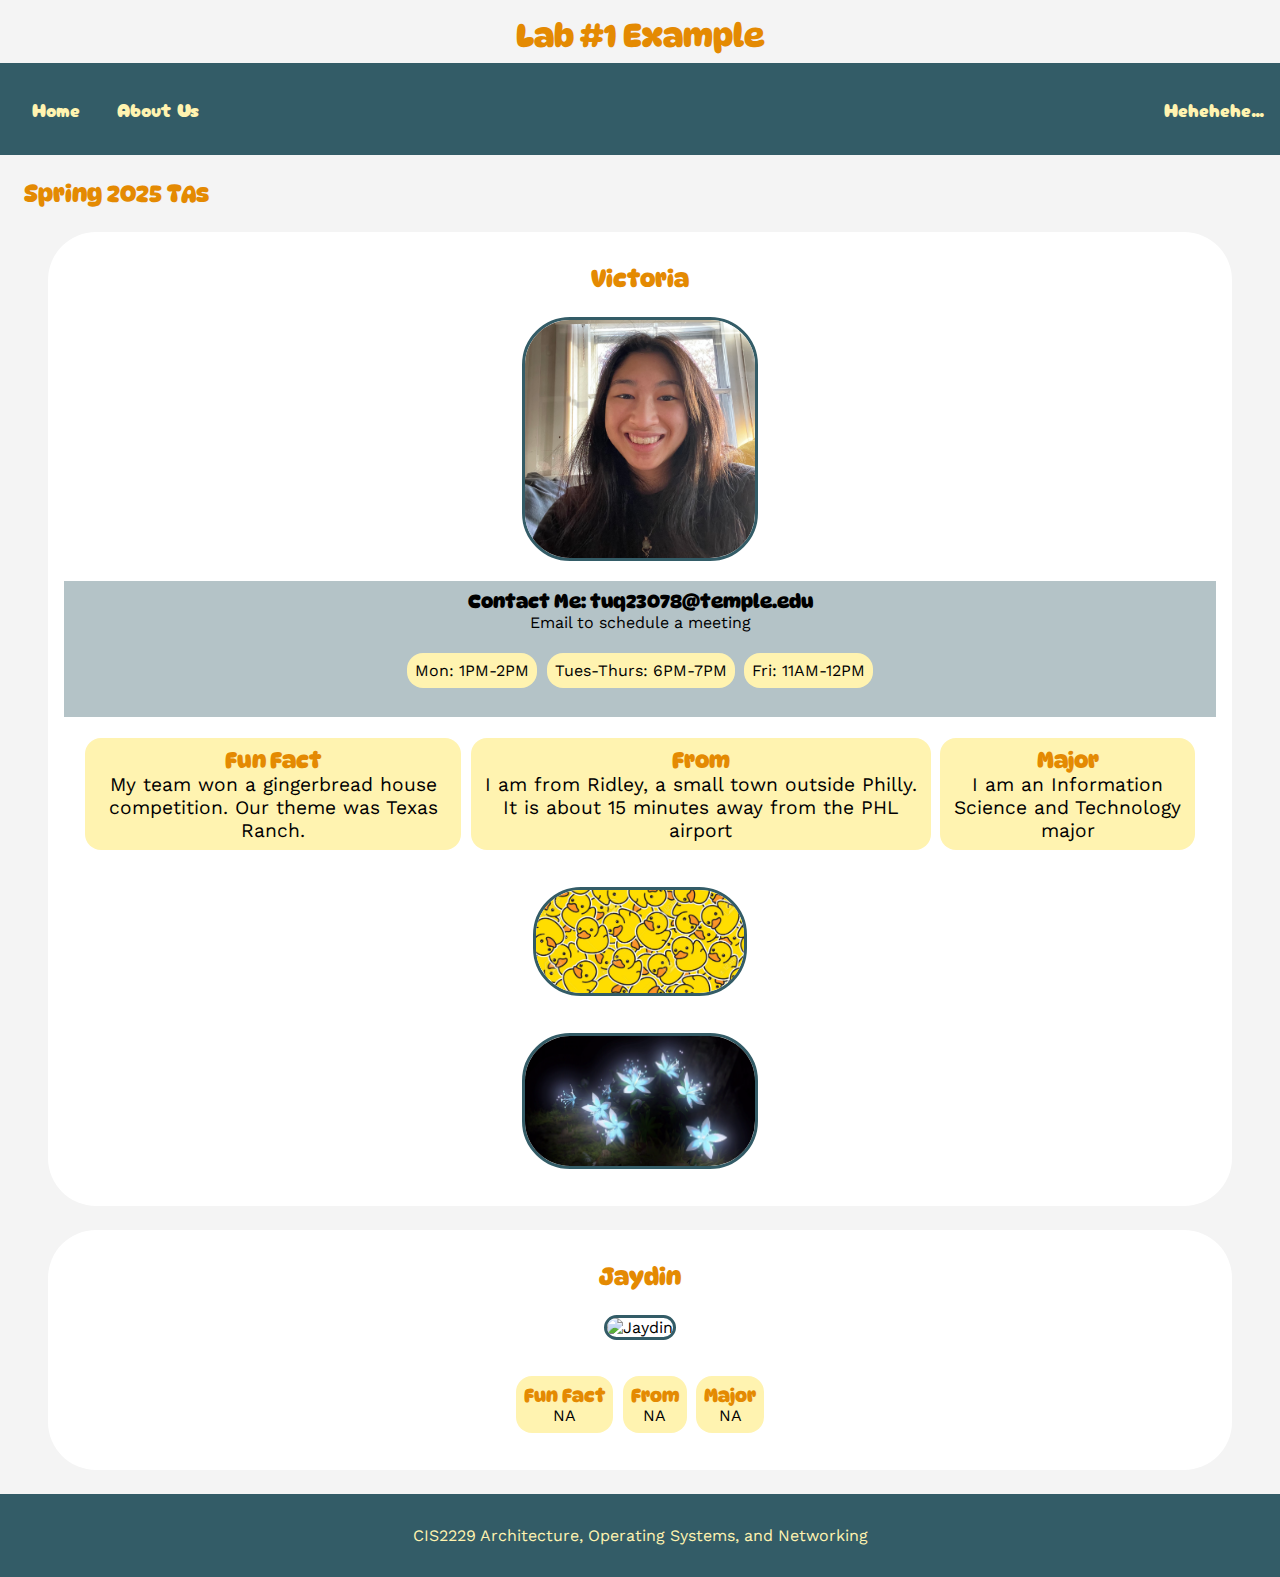
==== page.html @ 9459d96a "Add files" ====
<!DOCTYPE html>
<html lang="en">

<head>
    <meta charset="UTF-8">
    <meta name="viewport" content="width=device-width, initial-scale=1.0">
    <title>About Us</title>

    <link rel="preconnect" href="https://fonts.googleapis.com">
    <link rel="preconnect" href="https://fonts.gstatic.com" crossorigin>
    <link
        href="https://fonts.googleapis.com/css2?family=Cherry+Bomb+One&family=DynaPuff:wght@400..700&family=Schoolbell&family=Work+Sans:ital,wght@0,100..900;1,100..900&display=swap"
        rel="stylesheet">

    <link rel="stylesheet" href="styles/main.css">
    <link rel="stylesheet" href="styles/about.css">
</head>

<body>

    <header>
        <h1 align=center>Lab #1 Example</h1>
    </header>

    <nav>
        <a href="./index.html">Home</a>
        <a href="./page.html">About Us</a>
        <a id="secret_link" href="./secret/secret.html">Hehehehe...</a>
    </nav>

    <main>
        <h2>Spring 2025 TAs </h2>

        <div class="TAs">
            <div id="vic_content">
                <h2>Victoria</h2>
                <img src="images/victoria.jpg" alt="A photo of Victoria">
                <div id="email_info">
                    <h3><a href=" mailto:tuq23078@temple.edu">Contact Me: tuq23078@temple.edu</a></h3>
                    <p>Email to schedule a meeting
                    <ul>
                        <li>Mon: 1PM-2PM</li>
                        <li>Tues-Thurs: 6PM-7PM</li>
                        <li>Fri: 11AM-12PM</li>
                    </ul>
                    </p>
                </div>
                <ul>
                    <li>
                        <a href="/images/texas_bread.jpg" target="_blank">
                            <h3>Fun Fact</h3>
                            My team won a gingerbread house competition.
                            Our theme was Texas Ranch.
                        </a>
                    </li>
                    <li>
                        <a href="https://www.phl.org/" target="_blank">
                            <h3>From</h3>
                            I am from Ridley, a small town outside Philly.
                            It is about 15 minutes away from the PHL airport
                        </a>
                    </li>
                    <li> <a target="_blank"
                            href="https://www.temple.edu/academics/degree-programs/information-science-and-technology-major-st-ist-bs">
                            <h3>Major</h3>
                            I am an Information Science and Technology major
                        </a>
                    </li>
                </ul>
                <a target="_blank" href="https://youtu.be/SqiPY1kqs9A?si=UhSdFOOicY4Uzw8Q"><img src="./images/rubberducks.png" /></a>
                <a target="_blank" href="https://youtu.be/uHGShqcAHlQ?si=S4emKSiV4zqkw3ub"><img src="./images/silentprincess.png" /></a>
            </div>
        </div>

        <div class="TAs">
            <div id="vic_content">
                <h2>Jaydin</h2>
                <img src="" alt="Jaydin">
                <ul>
                    <li>
                        <h3>Fun Fact</h3> NA
                    </li>
                    <li>
                        <h3>From</h3> NA
                    </li>
                    <li>
                        <h3>Major</h3> NA
                    </li>
                </ul>
            </div>
        </div>
    </main>

    <footer>
        CIS2229 Architecture, Operating Systems, and Networking
    </footer>

</body>

</html>
---- styles/main.css ----
* {
    padding: 0;
    margin: 0;
}

body {
    background: #F4F4F4;
    font-family: "Work Sans", sans-serif;
}

main {
    margin: 1.5rem;
}

h1,
h2,
h3 {
    font-family: "DynaPuff", sans-serif;
    color: #e48a02;
    margin: 1rem 0rem 0.5rem 0rem;
}

p {
    color: #000000;
}

a {
    text-decoration: underline;
    display: inline-block;
    color: #cc0007;
    font-size: 1.2rem;
}

a:hover {
    color: #ff0004;
}

.center_img {
    height: 30rem;
    width: auto;
    margin: 1rem;
    display: flex;
    justify-content: center;
}


img {
    height: 80%;
    border-radius: 3rem;
    border: 0.5rem solid #335c67;
}

nav {
    background-color: #335c67;
    padding: 1rem;
}

nav a {
    font-family: "Cherry Bomb One", sans-serif;
    color: #fff3b0;
    margin: 1rem;
    transition: 0.2s;
    text-decoration: none;
}

nav a:hover {
    transform: scale(1.2);
    color: #ffffff;
}

#secret_link {
    position: absolute;
    right: 0;
}

#main_video {
    display: flex;
    justify-content: center;
    align-content: center;
    margin: 1rem;
}


footer {
    background-color: #335c67;
    text-align: center;
    padding: 2rem;
    color: #fff3b0;
}
---- styles/about.css ----
.TAs {
    background-color: white;
    padding: 1rem;
    border-radius: 3rem;
    margin: 1.5rem;
    transition: 0.2s ease;
    overflow: auto;
    position: relative
}

.TAs:hover {
    box-shadow: 0.5rem 0.5rem 0rem 0rem #335c67;
}

.TAs #vic_content legend {
    font-family: "DynaPuff", sans-serif;
    font-size: 1.6rem;
    color: #cc0007
}

.TAs #vic_content {
    text-align: center;
    border-radius: 3rem;
}

.TAs #vic_content h3 {
    margin: 0;
    text-align: center;
}

.TAs #vic_content #email_info {
    background-color: #335c675e;
    padding: 0.5rem;
}

.TAs #vic_content #email_info ul {
    list-style-type: none;
    display: flex;
    flex-direction: row;
    justify-content: center;
    padding: 1rem;
}

.TAs #vic_content ul {
    list-style-type: none;
    display: flex;
    flex-direction: row;
    justify-content: center;
    padding: 1rem;
}

.TAs #vic_content li{
    background-color: #fff3b0;
    margin: 0.3rem;
    padding: 0.5rem;
    border-radius: 1rem;
    transition: 0.2s ease;
}

.TAs #vic_content li:hover a{
    transition: 0.2s ease;
    background-color: #e48a02;
    padding: 0.5rem;
    border-radius: 1rem;
    color: #fff3b0;
}


.TAs #vic_content li:hover h3 {
    color: #fff3b0;
}

.TAs img {
    width: 50%;
    margin: 1rem;
    border: 0.2rem solid #335c67;
}

.TAs a img:hover {
    border: 0.2rem solid #080808;
    opacity: 0.8;
} 

.TAs #vic_content a {
    text-decoration: none;
    color: black;
}

@media screen and (min-width: 50rem) {
    .TAs img {
        width: 20%;
    }
    
}
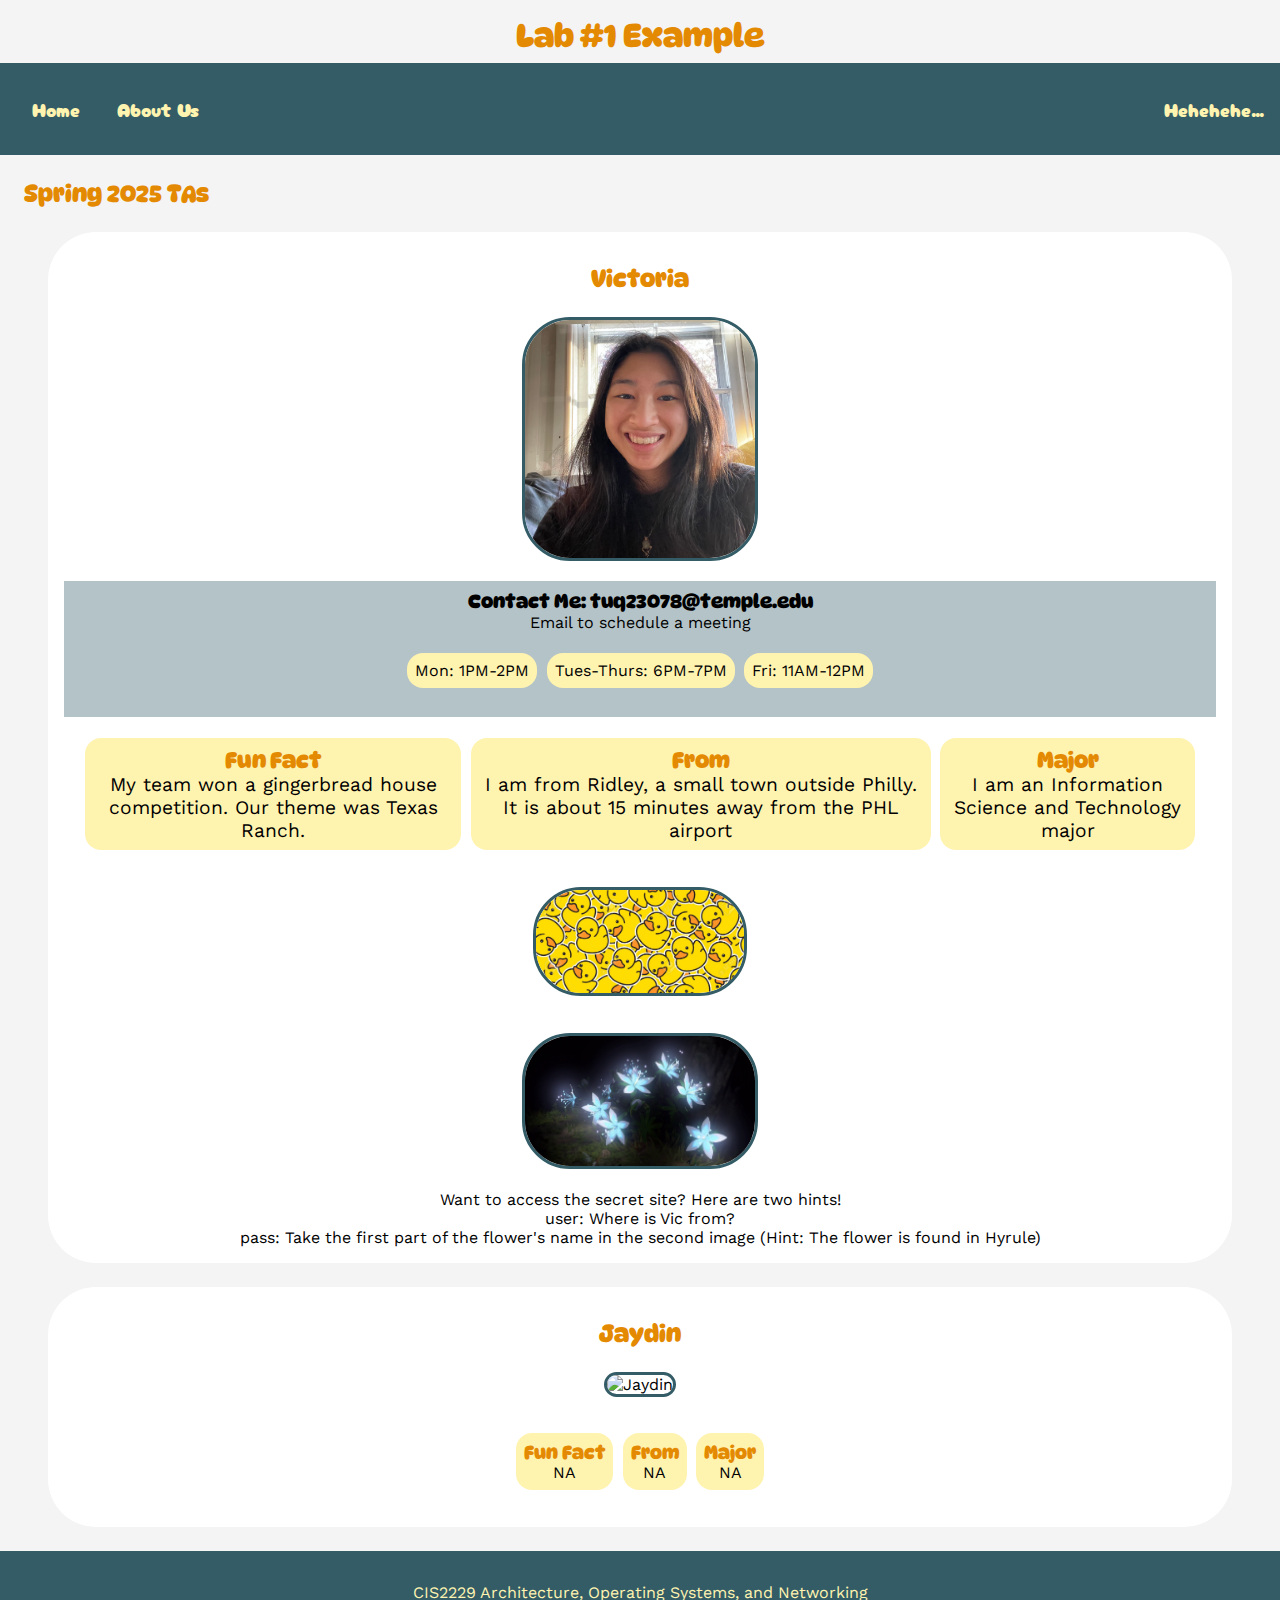
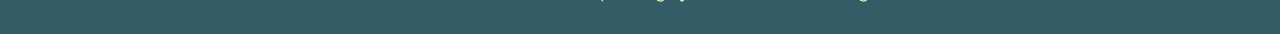
==== commit 4631741c: "I forgot to make the changes in Visual Studio lol. Just added a hint to access my secret page!" ====
--- a/page.html
+++ b/page.html
@@ -69,7 +69,10 @@
                 </ul>
                 <a target="_blank" href="https://youtu.be/SqiPY1kqs9A?si=UhSdFOOicY4Uzw8Q"><img src="./images/rubberducks.png" /></a>
                 <a target="_blank" href="https://youtu.be/uHGShqcAHlQ?si=S4emKSiV4zqkw3ub"><img src="./images/silentprincess.png" /></a>
-            </div>
+		<p>Want to access the secret site? Here are two hints! </p>
+		<p> user: Where is Vic from? </p>
+		<p> pass: Take the first part of the flower's name in the second image (Hint: The flower is found in Hyrule) </p>            
+	   </div>
         </div>
 
         <div class="TAs">
